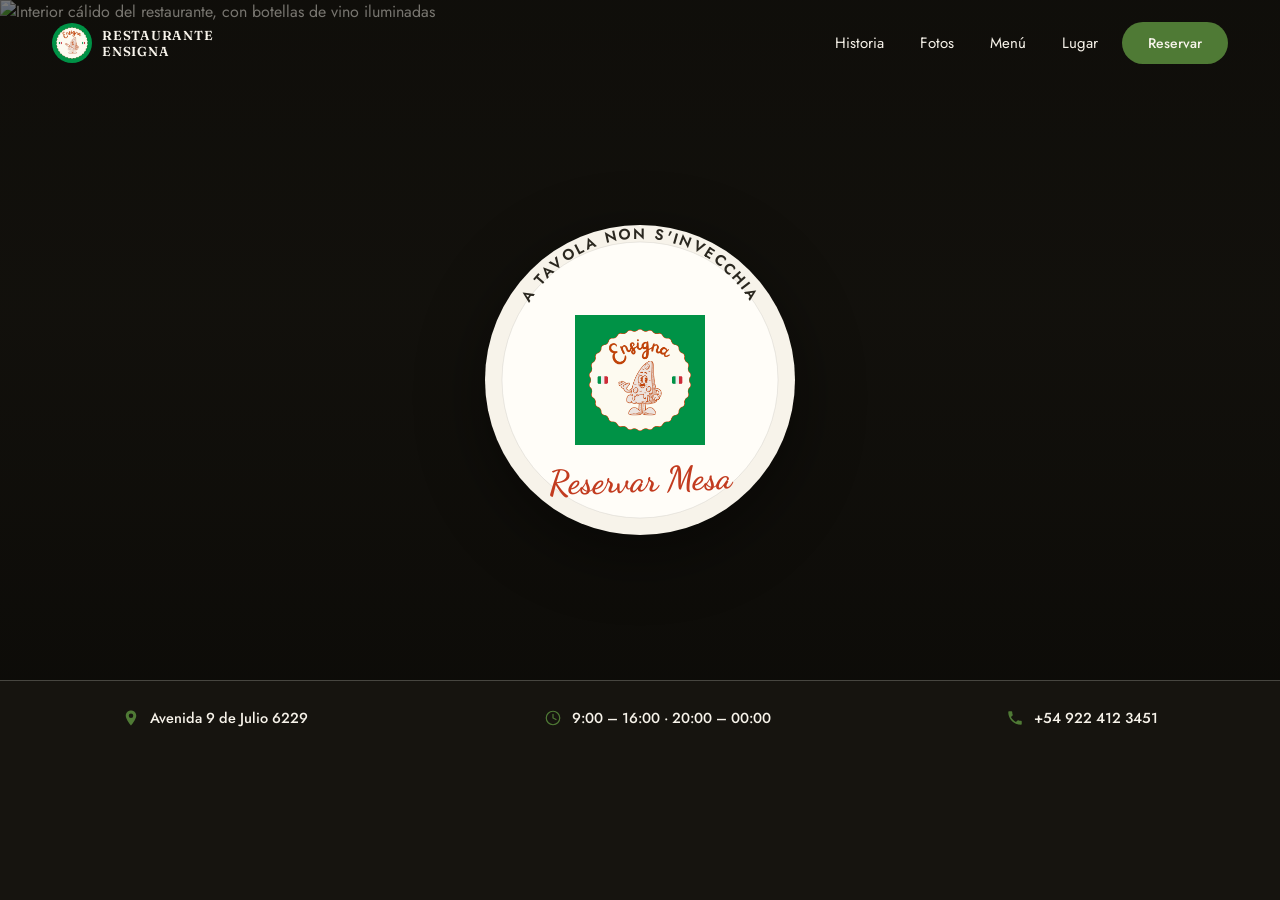
==== index.html @ 9e3ced5c "Menú principal falta las diferentes secciones" ====
<!DOCTYPE html>
<html lang="es">
<head>
<meta charset="UTF-8">
<meta name="viewport" content="width=device-width, initial-scale=1.0">
<title>Restaurante Ensigna · A tavola non s'invecchia</title>
<link rel="preconnect" href="https://fonts.googleapis.com">
<link rel="preconnect" href="https://fonts.gstatic.com" crossorigin>
<link href="https://fonts.googleapis.com/css2?family=Fraunces:ital,wght@0,400;0,500;0,600;1,500&family=Dancing+Script:wght@600;700&family=Jost:wght@400;500;600&display=swap" rel="stylesheet">
<link rel="icon" type="image/png" href="logo.png">
<link rel="stylesheet" href="style.css">
</head>
<body>

<header class="site-header" id="siteHeader">
  <div class="header-inner">
    <a href="#inicio" class="brand">
      <img src="logo.png" alt="Logo Restaurante Ensigna" class="brand-logo">
      <span class="brand-text">RESTAURANTE<br>ENSIGNA</span>
    </a>

    <nav class="main-nav" id="mainNav">
      <a href="#historia">Historia</a>
      <a href="#fotos">Fotos</a>
      <a href="#menu">Menú</a>
      <a href="#lugar">Lugar</a>
    </nav>

    <a href="#reserva" class="btn-reservar btn-reservar--header">Reservar</a>

    <button class="nav-toggle" id="navToggle" aria-label="Abrir menú" aria-expanded="false">
      <span></span><span></span><span></span>
    </button>
  </div>
</header>

<main>
  <section class="hero" id="inicio">
    <div class="hero-media">
      <img
        src="https://images.unsplash.com/photo-1534238190030-235ef5040458?auto=format&fit=crop&w=1920&q=80"
        alt="Interior cálido del restaurante, con botellas de vino iluminadas"
        loading="eager">
      <div class="hero-scrim"></div>
    </div>

    <div class="hero-content">
      <div class="plate-badge">
        <svg class="plate-svg" viewBox="0 0 320 320" role="img" aria-labelledby="plateTitle">
          <title id="plateTitle">A tavola non s'invecchia — Reservar mesa</title>

          <circle cx="160" cy="160" r="155" class="plate-rim-outer"/>
          <circle cx="160" cy="160" r="138" class="plate-rim-inner"/>

          <path id="arcPath" d="M 46,205 A 128,128 0 1 1 274,205" fill="none"/>
          <text class="plate-arc-text">
            <textPath href="#arcPath" startOffset="50%" text-anchor="middle">A TAVOLA NON S'INVECCHIA</textPath>
          </text>

          <image href="logo.png" x="95" y="95" width="130" height="130" class="plate-logo"/>
        </svg>

        <a href="#reserva" class="plate-cta">Reservar Mesa</a>
      </div>
    </div>
  </section>

  <section class="info-strip" aria-label="Datos de contacto y horario">
    <div class="info-strip-inner">
      <div class="info-item">
        <svg viewBox="0 0 24 24" aria-hidden="true"><path d="M12 2c-4 0-7 3-7 7 0 5 7 13 7 13s7-8 7-13c0-4-3-7-7-7Zm0 10a3 3 0 1 1 0-6 3 3 0 0 1 0 6Z" fill="currentColor"/></svg>
        <span>Avenida 9 de Julio 6229</span>
      </div>
      <div class="info-item">
        <svg viewBox="0 0 24 24" aria-hidden="true"><circle cx="12" cy="12" r="9" fill="none" stroke="currentColor" stroke-width="1.6"/><path d="M12 7v5l4 2" fill="none" stroke="currentColor" stroke-width="1.6" stroke-linecap="round"/></svg>
        <span>9:00&nbsp;–&nbsp;16:00 · 20:00&nbsp;–&nbsp;00:00</span>
      </div>
      <div class="info-item">
        <svg viewBox="0 0 24 24" aria-hidden="true"><path d="M6.6 10.8c1.4 2.8 3.8 5.2 6.6 6.6l2.2-2.2c.3-.3.7-.4 1-.2 1.1.5 2.3.7 3.6.7.6 0 1 .4 1 1V20c0 .6-.4 1-1 1C10.6 21 3 13.4 3 4c0-.6.4-1 1-1h3.3c.6 0 1 .4 1 1 0 1.3.2 2.5.7 3.6.1.4.1.8-.2 1.1L6.6 10.8Z" fill="currentColor"/></svg>
        <span>+54 922 412 3451</span>
      </div>
    </div>
  </section>
</main>

<script src="app.js"></script>
</body>
</html>
---- style.css ----
/* ---------- Tokens ---------- */
:root{
  --ink: #16140f;
  --ink-soft: #2a271f;
  --cream: #f7f3ea;
  --green: #4f7a35;
  --green-deep: #3b5c27;
  --sauce: #c23b1f;
  --sauce-deep: #a12f17;
  --line: rgba(247,243,234,0.22);

  --font-display: "Fraunces", serif;
  --font-script: "Dancing Script", cursive;
  --font-ui: "Jost", sans-serif;
}

*{ box-sizing: border-box; }
html{ scroll-behavior: smooth; }
body{
  margin: 0;
  font-family: var(--font-ui);
  color: var(--cream);
  background: var(--ink);
}
img{ max-width: 100%; display:block; }
a{ color: inherit; text-decoration: none; }

/* ---------- Header ---------- */
.site-header{
  position: absolute;
  top: 0; left: 0; right: 0;
  z-index: 50;
  padding: 22px 0;
  transition: background .3s ease, padding .3s ease;
}
.site-header.is-scrolled{
  position: fixed;
  background: rgba(22,20,15,0.92);
  backdrop-filter: blur(6px);
  padding: 14px 0;
  box-shadow: 0 1px 0 var(--line);
}
.header-inner{
  max-width: 1240px;
  margin: 0 auto;
  padding: 0 32px;
  display: flex;
  align-items: center;
  gap: 24px;
}
.brand{
  display: flex;
  align-items: center;
  gap: 10px;
  margin-right: auto;
}
.brand-mark{ width: 26px; height: 26px; color: var(--green); flex-shrink: 0; }
.brand-logo{ width: 40px; height: 40px; object-fit: contain; flex-shrink: 0; border-radius: 50%; }
.brand-text{
  font-family: var(--font-display);
  font-weight: 600;
  font-size: 13px;
  letter-spacing: .06em;
  line-height: 1.25;
}
.main-nav{
  display: flex;
  gap: 36px;
  font-size: 15px;
}
.main-nav a{
  position: relative;
  padding: 4px 0;
}
.main-nav a::after{
  content: "";
  position: absolute;
  left: 0; bottom: -2px;
  width: 0; height: 1px;
  background: var(--green);
  transition: width .25s ease;
}
.main-nav a:hover::after{ width: 100%; }

.btn-reservar{
  display: inline-block;
  background: var(--green);
  color: var(--cream);
  font-size: 14px;
  font-weight: 500;
  padding: 11px 26px;
  border-radius: 999px;
  transition: background .2s ease, transform .2s ease;
}
.btn-reservar:hover{ background: var(--green-deep); transform: translateY(-1px); }

.nav-toggle{
  display: none;
  flex-direction: column;
  justify-content: center;
  gap: 5px;
  width: 30px; height: 30px;
  background: none; border: none; cursor: pointer; padding: 0;
}
.nav-toggle span{
  display: block;
  width: 100%; height: 2px;
  background: var(--cream);
  border-radius: 2px;
  transition: transform .25s ease, opacity .25s ease;
}

/* ---------- Hero ---------- */
.hero{
  position: relative;
  min-height: 680px;
  display: flex;
  align-items: center;
  justify-content: center;
  overflow: hidden;
}
.hero-media{ position: absolute; inset: 0; }
.hero-media img{
  width: 100%; height: 100%;
  object-fit: cover;
  object-position: center 35%;
}
.hero-scrim{
  position: absolute; inset: 0;
  background:
    linear-gradient(to bottom, rgba(10,9,6,.55) 0%, rgba(10,9,6,.35) 45%, rgba(10,9,6,.75) 100%);
}
.hero-content{
  position: relative;
  z-index: 2;
  padding: 140px 24px 60px;
  display: flex;
  justify-content: center;
}

/* Plate badge */
.plate-badge{
  position: relative;
  width: min(320px, 78vw);
  aspect-ratio: 1 / 1;
  display: flex;
  align-items: center;
  justify-content: center;
}
.plate-svg{ width: 100%; height: 100%; filter: drop-shadow(0 18px 34px rgba(0,0,0,.45)); }
.plate-rim-outer{ fill: var(--cream); }
.plate-rim-inner{ fill: #fffdf8; stroke: rgba(22,20,15,.08); stroke-width: 1; }

.plate-arc-text{
  font-family: var(--font-ui);
  font-size: 15px;
  font-weight: 600;
  letter-spacing: .14em;
  fill: var(--ink-soft);
}
.sauce-swirl{ stroke: var(--sauce); stroke-width: 7; }
.sauce-dot{ fill: var(--sauce); }
.sprig path{ stroke: var(--green); stroke-width: 2.4; }
.sprig path:nth-child(n+2){ fill: var(--green); stroke: none; }

.plate-cta{
  position: absolute;
  top: 75%;
  font-family: var(--font-script);
  font-weight: 700;
  font-size: clamp(26px, 5vw, 34px);
  color: var(--sauce);
  transform: rotate(-2deg);
  transition: color .2s ease;
}
.plate-cta:hover{ color: var(--sauce-deep); }

/* ---------- Info strip ---------- */
.info-strip{
  background: var(--ink);
  border-top: 1px solid var(--line);
}
.info-strip-inner{
  max-width: 1100px;
  margin: 0 auto;
  padding: 26px 32px;
  display: flex;
  flex-wrap: wrap;
  gap: 18px 40px;
  justify-content: space-between;
}
.info-item{
  display: flex;
  align-items: center;
  gap: 10px;
  font-size: 14.5px;
  font-weight: 500;
  color: var(--cream);
  white-space: nowrap;
}
.info-item svg{ width: 18px; height: 18px; color: var(--green); flex-shrink: 0; }

/* ---------- Responsive ---------- */
@media (max-width: 860px){
  .main-nav, .btn-reservar--header{ display: none; }
  .nav-toggle{ display: flex; }

  .main-nav.is-open{
    display: flex;
    flex-direction: column;
    position: absolute;
    top: 100%; left: 0; right: 0;
    background: rgba(22,20,15,.97);
    padding: 20px 32px 26px;
    gap: 18px;
    border-top: 1px solid var(--line);
  }

  .hero{ min-height: 580px; }
  .hero-content{ padding-top: 110px; }
  .info-strip-inner{ justify-content: flex-start; }
}

@media (max-width: 480px){
  .brand-text{ font-size: 12px; }
  .info-item{ font-size: 13.5px; }
  .plate-cta{ font-size: 24px; }
}
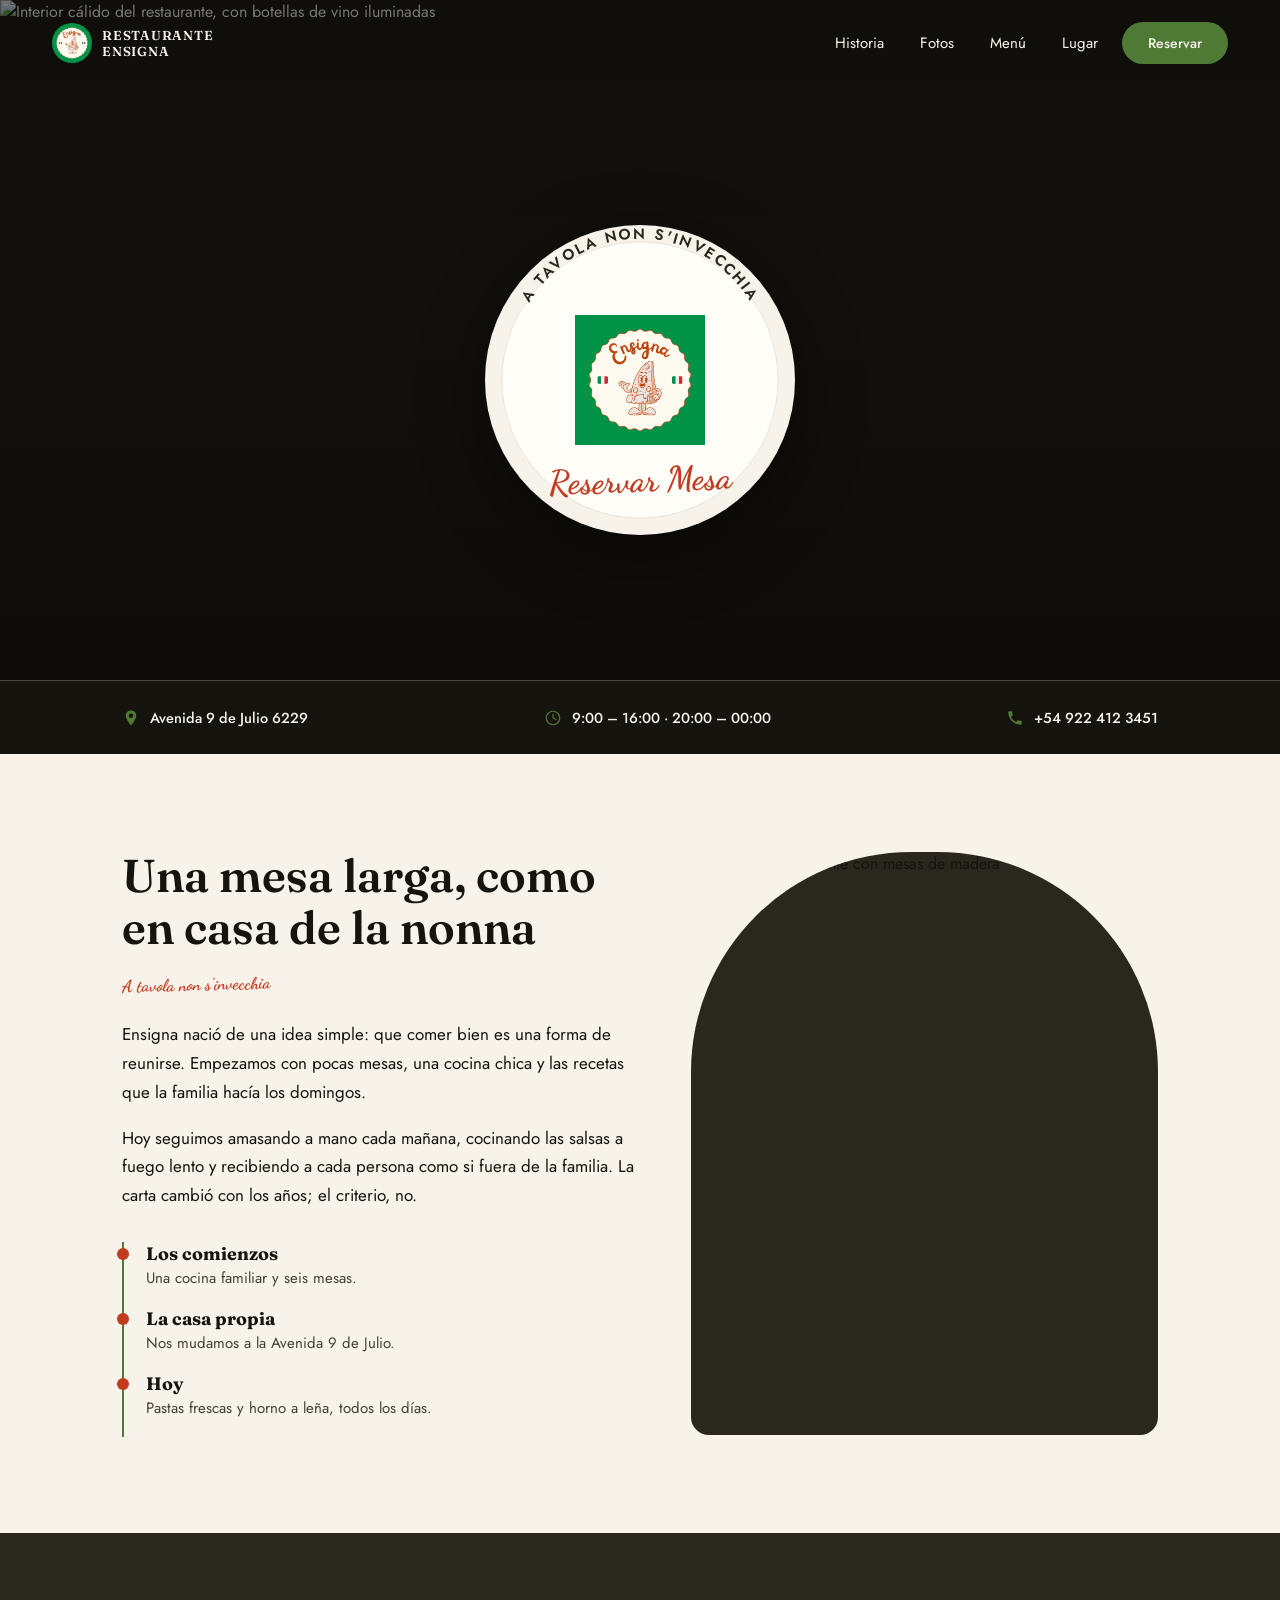
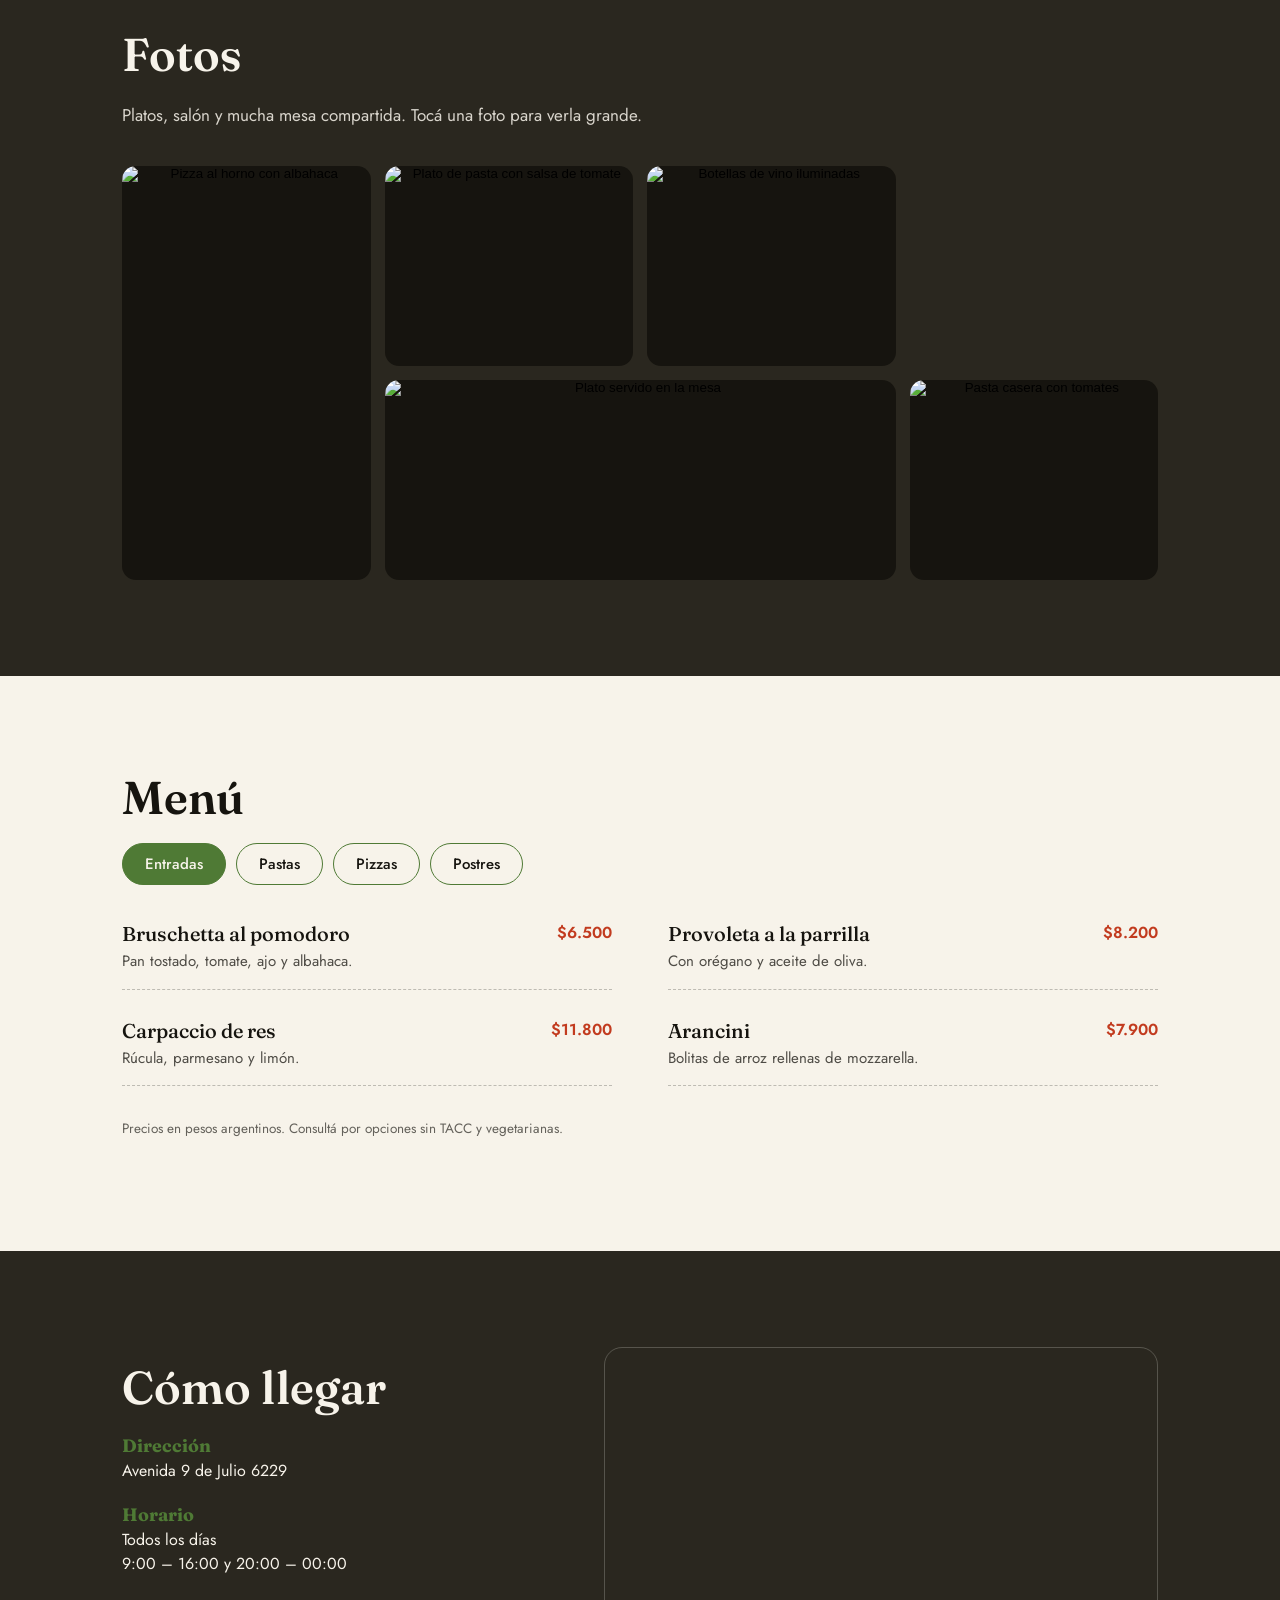
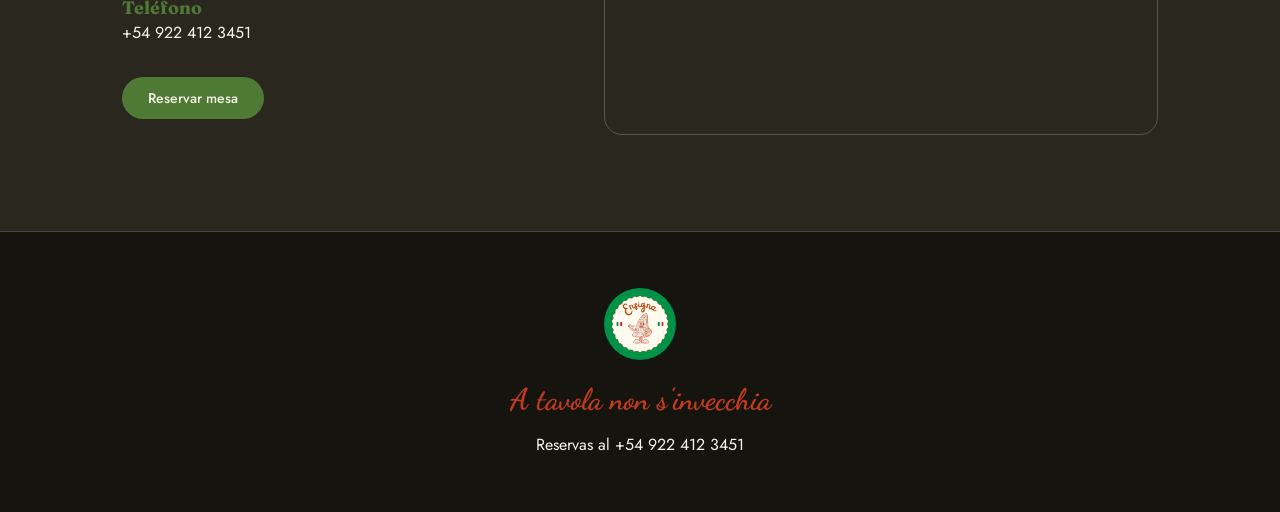
==== commit e42889e3: "Add files via upload" ====
--- a/index.html
+++ b/index.html
@@ -81,7 +81,112 @@
       </div>
     </div>
   </section>
+
+  <section class="section section--cream" id="historia">
+    <div class="wrap split">
+      <div class="split-text">
+        <h2 class="title">Una mesa larga, como en casa de la nonna</h2>
+        <p class="script-note">A tavola non s'invecchia</p>
+        <p>Ensigna nació de una idea simple: que comer bien es una forma de reunirse. Empezamos con pocas mesas, una cocina chica y las recetas que la familia hacía los domingos.</p>
+        <p>Hoy seguimos amasando a mano cada mañana, cocinando las salsas a fuego lento y recibiendo a cada persona como si fuera de la familia. La carta cambió con los años; el criterio, no.</p>
+        <ul class="timeline">
+          <li><strong>Los comienzos</strong><span>Una cocina familiar y seis mesas.</span></li>
+          <li><strong>La casa propia</strong><span>Nos mudamos a la Avenida 9 de Julio.</span></li>
+          <li><strong>Hoy</strong><span>Pastas frescas y horno a leña, todos los días.</span></li>
+        </ul>
+      </div>
+      <figure class="split-media">
+        <img src="https://images.unsplash.com/photo-1555396273-367ea4eb4db5?auto=format&fit=crop&w=900&q=75" alt="Salón del restaurante con mesas de madera" loading="lazy">
+      </figure>
+    </div>
+  </section>
+
+  <section class="section section--dark" id="fotos">
+    <div class="wrap">
+      <h2 class="title">Fotos</h2>
+      <p class="lead">Platos, salón y mucha mesa compartida. Tocá una foto para verla grande.</p>
+      <div class="gallery">
+        <button class="shot shot--tall" data-full="https://images.unsplash.com/photo-1565299624946-b28f40a0ae38?auto=format&fit=crop&w=1600&q=75"><img src="https://images.unsplash.com/photo-1565299624946-b28f40a0ae38?auto=format&fit=crop&w=700&q=75" alt="Pizza al horno con albahaca" loading="lazy"></button>
+        <button class="shot" data-full="https://images.unsplash.com/photo-1551183053-bf91a1d81141?auto=format&fit=crop&w=1600&q=75"><img src="https://images.unsplash.com/photo-1551183053-bf91a1d81141?auto=format&fit=crop&w=700&q=75" alt="Plato de pasta con salsa de tomate" loading="lazy"></button>
+        <button class="shot" data-full="https://images.unsplash.com/photo-1534238190030-235ef5040458?auto=format&fit=crop&w=1600&q=75"><img src="https://images.unsplash.com/photo-1534238190030-235ef5040458?auto=format&fit=crop&w=700&q=75" alt="Botellas de vino iluminadas" loading="lazy"></button>
+        <button class="shot shot--wide" data-full="https://images.unsplash.com/photo-1414235077428-338989a2e8c0?auto=format&fit=crop&w=1600&q=75"><img src="https://images.unsplash.com/photo-1414235077428-338989a2e8c0?auto=format&fit=crop&w=900&q=75" alt="Plato servido en la mesa" loading="lazy"></button>
+        <button class="shot" data-full="https://images.unsplash.com/photo-1473093295043-cdd812d0e601?auto=format&fit=crop&w=1600&q=75"><img src="https://images.unsplash.com/photo-1473093295043-cdd812d0e601?auto=format&fit=crop&w=700&q=75" alt="Pasta casera con tomates" loading="lazy"></button>
+      </div>
+    </div>
+    <dialog class="lightbox" id="lightbox"><button class="lightbox-close" aria-label="Cerrar">&times;</button><img alt=""></dialog>
+  </section>
+
+  <section class="section section--cream" id="menu">
+    <div class="wrap">
+      <h2 class="title">Menú</h2>
+      <div class="tabs" role="tablist">
+        <button role="tab" class="tab is-active" data-tab="entradas" aria-selected="true">Entradas</button>
+        <button role="tab" class="tab" data-tab="pastas" aria-selected="false">Pastas</button>
+        <button role="tab" class="tab" data-tab="pizzas" aria-selected="false">Pizzas</button>
+        <button role="tab" class="tab" data-tab="postres" aria-selected="false">Postres</button>
+      </div>
+
+      <div class="panel is-active" id="tab-entradas" role="tabpanel">
+        <dl class="dishes">
+          <div><dt>Bruschetta al pomodoro</dt><dd>$6.500</dd><p>Pan tostado, tomate, ajo y albahaca.</p></div>
+          <div><dt>Provoleta a la parrilla</dt><dd>$8.200</dd><p>Con orégano y aceite de oliva.</p></div>
+          <div><dt>Carpaccio de res</dt><dd>$11.800</dd><p>Rúcula, parmesano y limón.</p></div>
+          <div><dt>Arancini</dt><dd>$7.900</dd><p>Bolitas de arroz rellenas de mozzarella.</p></div>
+        </dl>
+      </div>
+      <div class="panel" id="tab-pastas" role="tabpanel" hidden>
+        <dl class="dishes">
+          <div><dt>Spaghetti alla carbonara</dt><dd>$12.500</dd><p>Panceta, huevo, pecorino y pimienta.</p></div>
+          <div><dt>Ñoquis al pomodoro</dt><dd>$11.200</dd><p>Salsa de tomate casera y albahaca.</p></div>
+          <div><dt>Lasagna de la nonna</dt><dd>$13.900</dd><p>Ragú, bechamel y queso gratinado.</p></div>
+          <div><dt>Ravioles de ricota y espinaca</dt><dd>$12.900</dd><p>Con manteca y salvia.</p></div>
+        </dl>
+      </div>
+      <div class="panel" id="tab-pizzas" role="tabpanel" hidden>
+        <dl class="dishes">
+          <div><dt>Margherita</dt><dd>$10.800</dd><p>Tomate, mozzarella y albahaca.</p></div>
+          <div><dt>Napolitana</dt><dd>$12.200</dd><p>Mozzarella, tomate, ajo y anchoas.</p></div>
+          <div><dt>Diavola</dt><dd>$12.900</dd><p>Salame picante y mozzarella.</p></div>
+          <div><dt>Cuatro quesos</dt><dd>$13.400</dd><p>Mozzarella, gorgonzola, parmesano y provolone.</p></div>
+        </dl>
+      </div>
+      <div class="panel" id="tab-postres" role="tabpanel" hidden>
+        <dl class="dishes">
+          <div><dt>Tiramisú</dt><dd>$6.800</dd><p>Mascarpone, café y cacao.</p></div>
+          <div><dt>Panna cotta</dt><dd>$6.200</dd><p>Con salsa de frutos rojos.</p></div>
+          <div><dt>Cannoli sicilianos</dt><dd>$6.500</dd><p>Ricota dulce y chips de chocolate.</p></div>
+          <div><dt>Affogato</dt><dd>$5.900</dd><p>Helado de crema con espresso.</p></div>
+        </dl>
+      </div>
+      <p class="fineprint">Precios en pesos argentinos. Consultá por opciones sin TACC y vegetarianas.</p>
+    </div>
+  </section>
+
+  <section class="section section--dark" id="lugar">
+    <div class="wrap place">
+      <div class="place-info">
+        <h2 class="title">Cómo llegar</h2>
+        <ul class="place-list">
+          <li><strong>Dirección</strong><span>Avenida 9 de Julio 6229</span></li>
+          <li><strong>Horario</strong><span>Todos los días<br>9:00 – 16:00 y 20:00 – 00:00</span></li>
+          <li><strong>Teléfono</strong><a href="tel:+549224123451">+54 922 412 3451</a></li>
+        </ul>
+        <a href="#reserva" class="btn-reservar">Reservar mesa</a>
+      </div>
+      <div class="map">
+        <iframe title="Mapa de Restaurante Ensigna" loading="lazy" referrerpolicy="no-referrer-when-downgrade"
+          src="https://www.google.com/maps?q=Avenida+9+de+Julio+6229&amp;output=embed"></iframe>
+      </div>
+    </div>
+  </section>
 </main>
+
+<footer class="site-footer" id="reserva">
+  <img src="logo.png" alt="" class="footer-logo">
+  <p class="script-note">A tavola non s'invecchia</p>
+  <p>Reservas al <a href="tel:+549224123451">+54 922 412 3451</a></p>
+</footer>
+
 
 <script src="app.js"></script>
 </body>
--- a/style.css
+++ b/style.css
@@ -226,3 +226,116 @@
   .info-item{ font-size: 13.5px; }
   .plate-cta{ font-size: 24px; }
 }
+
+/* ---------- Secciones ---------- */
+section[id]{ scroll-margin-top: 64px; }
+.section{ padding: 96px 0; }
+.section--cream{ background: var(--cream); color: var(--ink); }
+.section--dark{ background: var(--ink-soft); color: var(--cream); }
+.wrap{ max-width: 1100px; margin: 0 auto; padding: 0 32px; }
+.title{
+  font-family: var(--font-display);
+  font-weight: 600;
+  font-size: clamp(30px, 4.4vw, 46px);
+  line-height: 1.12;
+  margin: 0 0 20px;
+  max-width: 18ch;
+}
+.lead{ font-size: 17px; max-width: 52ch; margin: 0 0 36px; opacity: .85; }
+.script-note{
+  font-family: var(--font-script);
+  font-weight: 700;
+  font-size: 30px;
+  color: var(--sauce);
+  margin: 0 0 18px;
+  transform: rotate(-1.5deg);
+  transform-origin: left;
+}
+p{ line-height: 1.7; }
+.fineprint{ font-size: 13.5px; opacity: .65; margin-top: 32px; }
+
+/* Historia */
+.split{ display: grid; grid-template-columns: 1.1fr 1fr; gap: 56px; align-items: center; }
+.split-text p{ font-size: 17px; max-width: 54ch; }
+.split-media{ margin: 0; }
+.split-media img{
+  width: 100%; aspect-ratio: 4 / 5; object-fit: cover;
+  border-radius: 220px 220px 18px 18px; /* arco, como una entrada de trattoria */
+  background: var(--ink-soft);
+}
+.timeline{ list-style: none; margin: 32px 0 0; padding: 0 0 0 22px; border-left: 2px solid var(--green); }
+.timeline li{ display: flex; flex-direction: column; gap: 2px; padding: 0 0 18px; position: relative; }
+.timeline li::before{
+  content: ""; position: absolute; left: -29px; top: 6px;
+  width: 12px; height: 12px; border-radius: 50%; background: var(--sauce);
+}
+.timeline strong{ font-family: var(--font-display); font-size: 18px; }
+.timeline span{ font-size: 15px; opacity: .8; }
+
+/* Fotos */
+.gallery{
+  display: grid;
+  grid-template-columns: repeat(4, 1fr);
+  grid-auto-rows: 200px;
+  gap: 14px;
+}
+.shot{ padding: 0; border: 0; border-radius: 14px; overflow: hidden; cursor: zoom-in; background: var(--ink); }
+.shot img{ width: 100%; height: 100%; object-fit: cover; transition: transform .4s ease; }
+.shot:hover img{ transform: scale(1.05); }
+.shot--tall{ grid-row: span 2; }
+.shot--wide{ grid-column: span 2; }
+.lightbox{ border: 0; padding: 0; background: transparent; max-width: 92vw; max-height: 90vh; overflow: visible; }
+.lightbox::backdrop{ background: rgba(10,9,6,.88); }
+.lightbox img{ max-width: 92vw; max-height: 88vh; border-radius: 12px; }
+.lightbox-close{
+  position: absolute; top: -14px; right: -14px; width: 38px; height: 38px;
+  border-radius: 50%; border: 0; background: var(--cream); color: var(--ink);
+  font-size: 24px; line-height: 1; cursor: pointer;
+}
+
+/* Menú */
+.tabs{ display: flex; flex-wrap: wrap; gap: 10px; margin: 8px 0 36px; }
+.tab{
+  font: 500 15px var(--font-ui); color: var(--ink);
+  background: transparent; border: 1.5px solid var(--green);
+  padding: 9px 22px; border-radius: 999px; cursor: pointer;
+  transition: background .2s ease, color .2s ease;
+}
+.tab:hover{ background: rgba(79,122,53,.12); }
+.tab.is-active{ background: var(--green); color: var(--cream); }
+.panel[hidden]{ display: none; }
+.dishes{ display: grid; grid-template-columns: 1fr 1fr; gap: 28px 56px; margin: 0; }
+.dishes > div{ display: grid; grid-template-columns: 1fr auto; column-gap: 12px; }
+.dishes dt{ font-family: var(--font-display); font-weight: 500; font-size: 20px; }
+.dishes dd{ margin: 0; font-weight: 600; color: var(--sauce); }
+.dishes p{ grid-column: 1 / -1; margin: 4px 0 0; font-size: 15px; opacity: .75; line-height: 1.5; }
+.dishes > div{ border-bottom: 1px dashed rgba(22,20,15,.25); padding-bottom: 16px; }
+
+/* Lugar */
+.place{ display: grid; grid-template-columns: 1fr 1.3fr; gap: 56px; align-items: center; }
+.place-list{ list-style: none; margin: 0 0 32px; padding: 0; display: grid; gap: 20px; }
+.place-list li{ display: flex; flex-direction: column; gap: 2px; }
+.place-list strong{ font-family: var(--font-display); font-size: 18px; color: var(--green); }
+.place-list span, .place-list a{ font-size: 16px; line-height: 1.5; }
+.map{ border-radius: 18px; overflow: hidden; border: 1px solid var(--line); min-height: 380px; }
+.map iframe{ width: 100%; height: 100%; min-height: 380px; border: 0; filter: grayscale(.25) contrast(1.05); }
+
+/* Footer */
+.site-footer{ text-align: center; padding: 56px 24px 48px; background: var(--ink); border-top: 1px solid var(--line); }
+.site-footer p{ margin: 0 0 6px; }
+.site-footer .script-note{ transform: none; }
+.footer-logo{ width: 72px; height: 72px; border-radius: 50%; margin: 0 auto 14px; }
+
+:focus-visible{ outline: 2px solid var(--green); outline-offset: 3px; }
+
+@media (max-width: 860px){
+  .section{ padding: 68px 0; }
+  .wrap{ padding: 0 22px; }
+  .split, .place{ grid-template-columns: 1fr; gap: 36px; }
+  .split-media{ order: -1; }
+  .split-media img{ aspect-ratio: 4 / 3; border-radius: 160px 160px 16px 16px; }
+  .gallery{ grid-template-columns: 1fr 1fr; grid-auto-rows: 160px; }
+  .shot--wide{ grid-column: span 2; }
+  .dishes{ grid-template-columns: 1fr; }
+}
+@media (prefers-reduced-motion: reduce){ .shot img{ transition: none; } html{ scroll-behavior: auto; } }
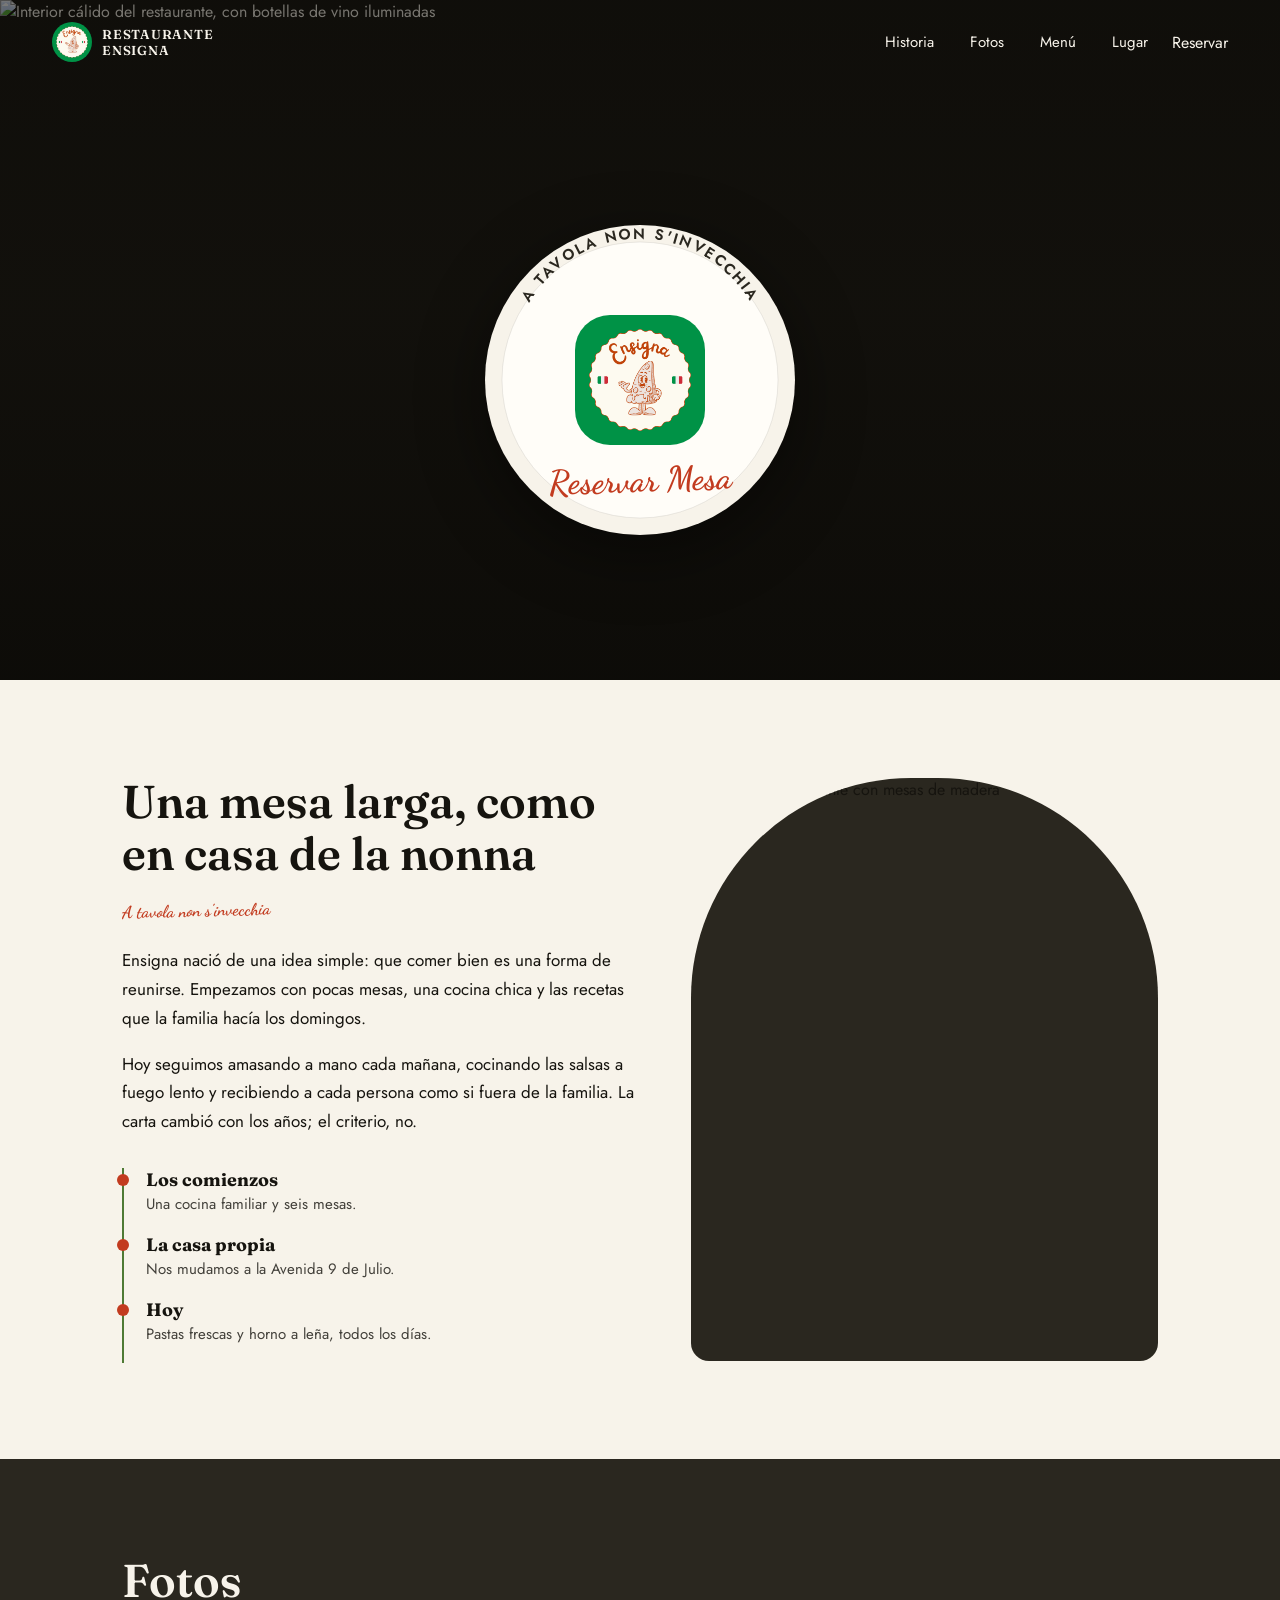
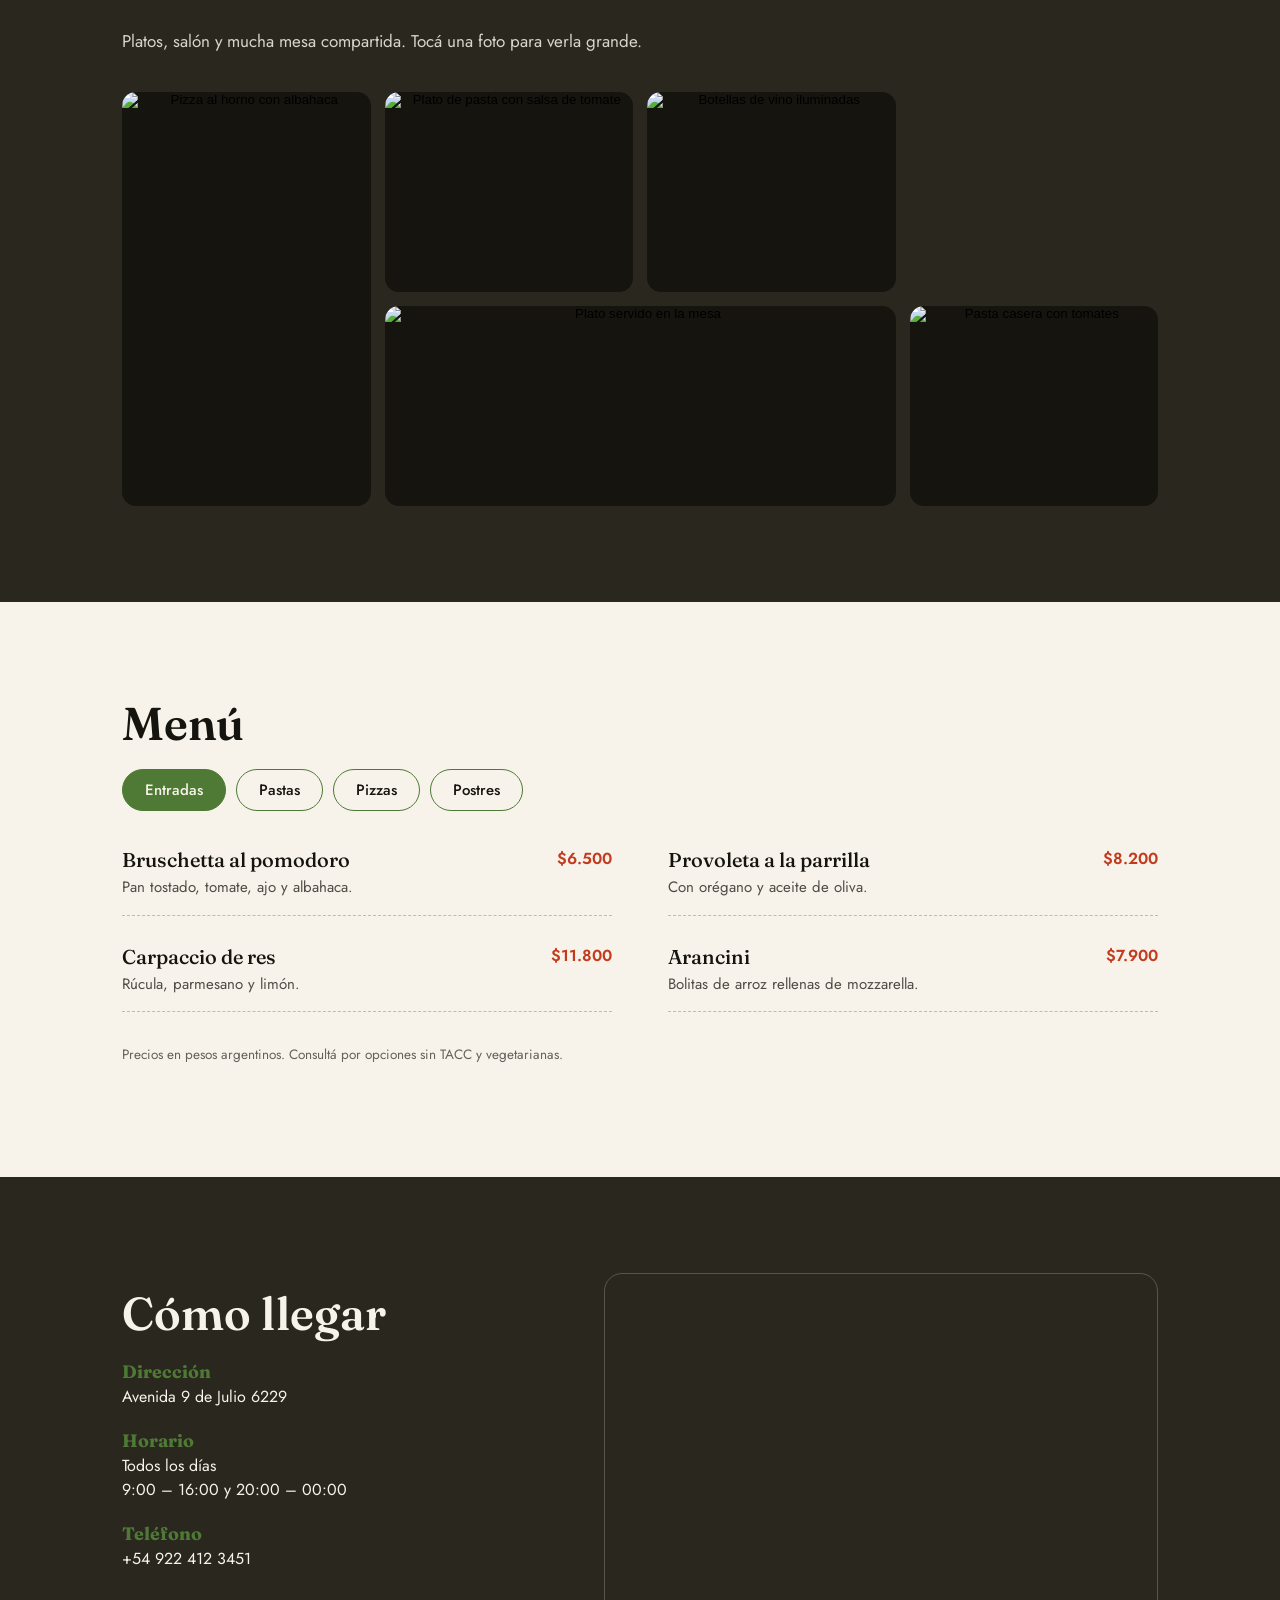
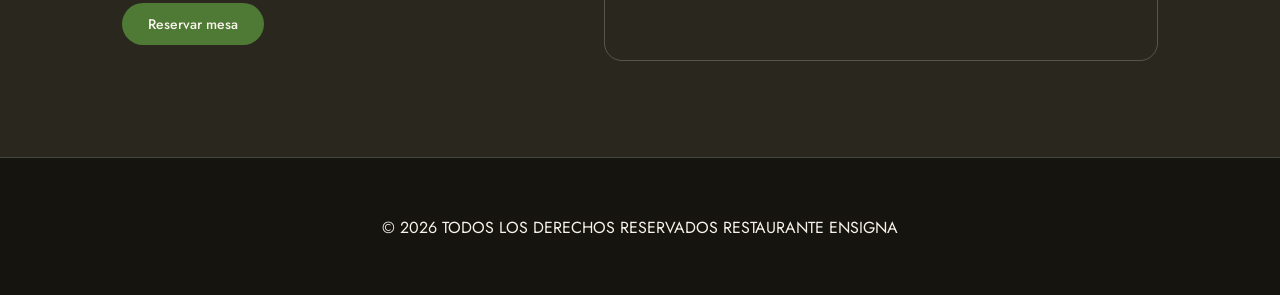
==== commit 4c20a492: "Se afinaron los detalles en el formulario y pagina principal. Pendiente a testing" ====
--- a/index.html
+++ b/index.html
@@ -26,7 +26,7 @@
       <a href="#lugar">Lugar</a>
     </nav>
 
-    <a href="#reserva" class="btn-reservar btn-reservar--header">Reservar</a>
+    <a href="Reserva/Reserva.html" class <a href="Reserva/Reserva.html" class="btn-reservar btn-reservar--header">Reservar</a>
 
     <button class="nav-toggle" id="navToggle" aria-label="Abrir menú" aria-expanded="false">
       <span></span><span></span><span></span>
@@ -57,27 +57,13 @@
             <textPath href="#arcPath" startOffset="50%" text-anchor="middle">A TAVOLA NON S'INVECCHIA</textPath>
           </text>
 
-          <image href="logo.png" x="95" y="95" width="130" height="130" class="plate-logo"/>
+          <defs>
+            <clipPath id="plateLogoClip"><rect x="95" y="95" width="130" height="130" rx="35"/></clipPath>
+          </defs>
+          <image href="logo.png" x="95" y="95" width="130" height="130" class="plate-logo" clip-path="url(#plateLogoClip)"/>
         </svg>
 
         <a href="#reserva" class="plate-cta">Reservar Mesa</a>
-      </div>
-    </div>
-  </section>
-
-  <section class="info-strip" aria-label="Datos de contacto y horario">
-    <div class="info-strip-inner">
-      <div class="info-item">
-        <svg viewBox="0 0 24 24" aria-hidden="true"><path d="M12 2c-4 0-7 3-7 7 0 5 7 13 7 13s7-8 7-13c0-4-3-7-7-7Zm0 10a3 3 0 1 1 0-6 3 3 0 0 1 0 6Z" fill="currentColor"/></svg>
-        <span>Avenida 9 de Julio 6229</span>
-      </div>
-      <div class="info-item">
-        <svg viewBox="0 0 24 24" aria-hidden="true"><circle cx="12" cy="12" r="9" fill="none" stroke="currentColor" stroke-width="1.6"/><path d="M12 7v5l4 2" fill="none" stroke="currentColor" stroke-width="1.6" stroke-linecap="round"/></svg>
-        <span>9:00&nbsp;–&nbsp;16:00 · 20:00&nbsp;–&nbsp;00:00</span>
-      </div>
-      <div class="info-item">
-        <svg viewBox="0 0 24 24" aria-hidden="true"><path d="M6.6 10.8c1.4 2.8 3.8 5.2 6.6 6.6l2.2-2.2c.3-.3.7-.4 1-.2 1.1.5 2.3.7 3.6.7.6 0 1 .4 1 1V20c0 .6-.4 1-1 1C10.6 21 3 13.4 3 4c0-.6.4-1 1-1h3.3c.6 0 1 .4 1 1 0 1.3.2 2.5.7 3.6.1.4.1.8-.2 1.1L6.6 10.8Z" fill="currentColor"/></svg>
-        <span>+54 922 412 3451</span>
       </div>
     </div>
   </section>
@@ -171,7 +157,7 @@
           <li><strong>Horario</strong><span>Todos los días<br>9:00 – 16:00 y 20:00 – 00:00</span></li>
           <li><strong>Teléfono</strong><a href="tel:+549224123451">+54 922 412 3451</a></li>
         </ul>
-        <a href="#reserva" class="btn-reservar">Reservar mesa</a>
+        <a href="Reserva/Reserva.html" class="btn-reservar">Reservar mesa</a>
       </div>
       <div class="map">
         <iframe title="Mapa de Restaurante Ensigna" loading="lazy" referrerpolicy="no-referrer-when-downgrade"
@@ -181,13 +167,14 @@
   </section>
 </main>
 
-<footer class="site-footer" id="reserva">
-  <img src="logo.png" alt="" class="footer-logo">
-  <p class="script-note">A tavola non s'invecchia</p>
-  <p>Reservas al <a href="tel:+549224123451">+54 922 412 3451</a></p>
+<footer class="site-footer">
+    <p>&copy; <span id="current-year"></span> TODOS LOS DERECHOS RESERVADOS RESTAURANTE ENSIGNA</p>
 </footer>
 
 
 <script src="app.js"></script>
+<script>
+  document.getElementById("current-year").textContent = new Date().getFullYear();
+</script>
 </body>
 </html>
--- a/style.css
+++ b/style.css
@@ -139,6 +139,7 @@
 }
 
 /* Plate badge */
+.plate-logo{ width: 130px; height: 130px; }
 .plate-badge{
   position: relative;
   width: min(320px, 78vw);
@@ -175,30 +176,6 @@
 }
 .plate-cta:hover{ color: var(--sauce-deep); }
 
-/* ---------- Info strip ---------- */
-.info-strip{
-  background: var(--ink);
-  border-top: 1px solid var(--line);
-}
-.info-strip-inner{
-  max-width: 1100px;
-  margin: 0 auto;
-  padding: 26px 32px;
-  display: flex;
-  flex-wrap: wrap;
-  gap: 18px 40px;
-  justify-content: space-between;
-}
-.info-item{
-  display: flex;
-  align-items: center;
-  gap: 10px;
-  font-size: 14.5px;
-  font-weight: 500;
-  color: var(--cream);
-  white-space: nowrap;
-}
-.info-item svg{ width: 18px; height: 18px; color: var(--green); flex-shrink: 0; }
 
 /* ---------- Responsive ---------- */
 @media (max-width: 860px){
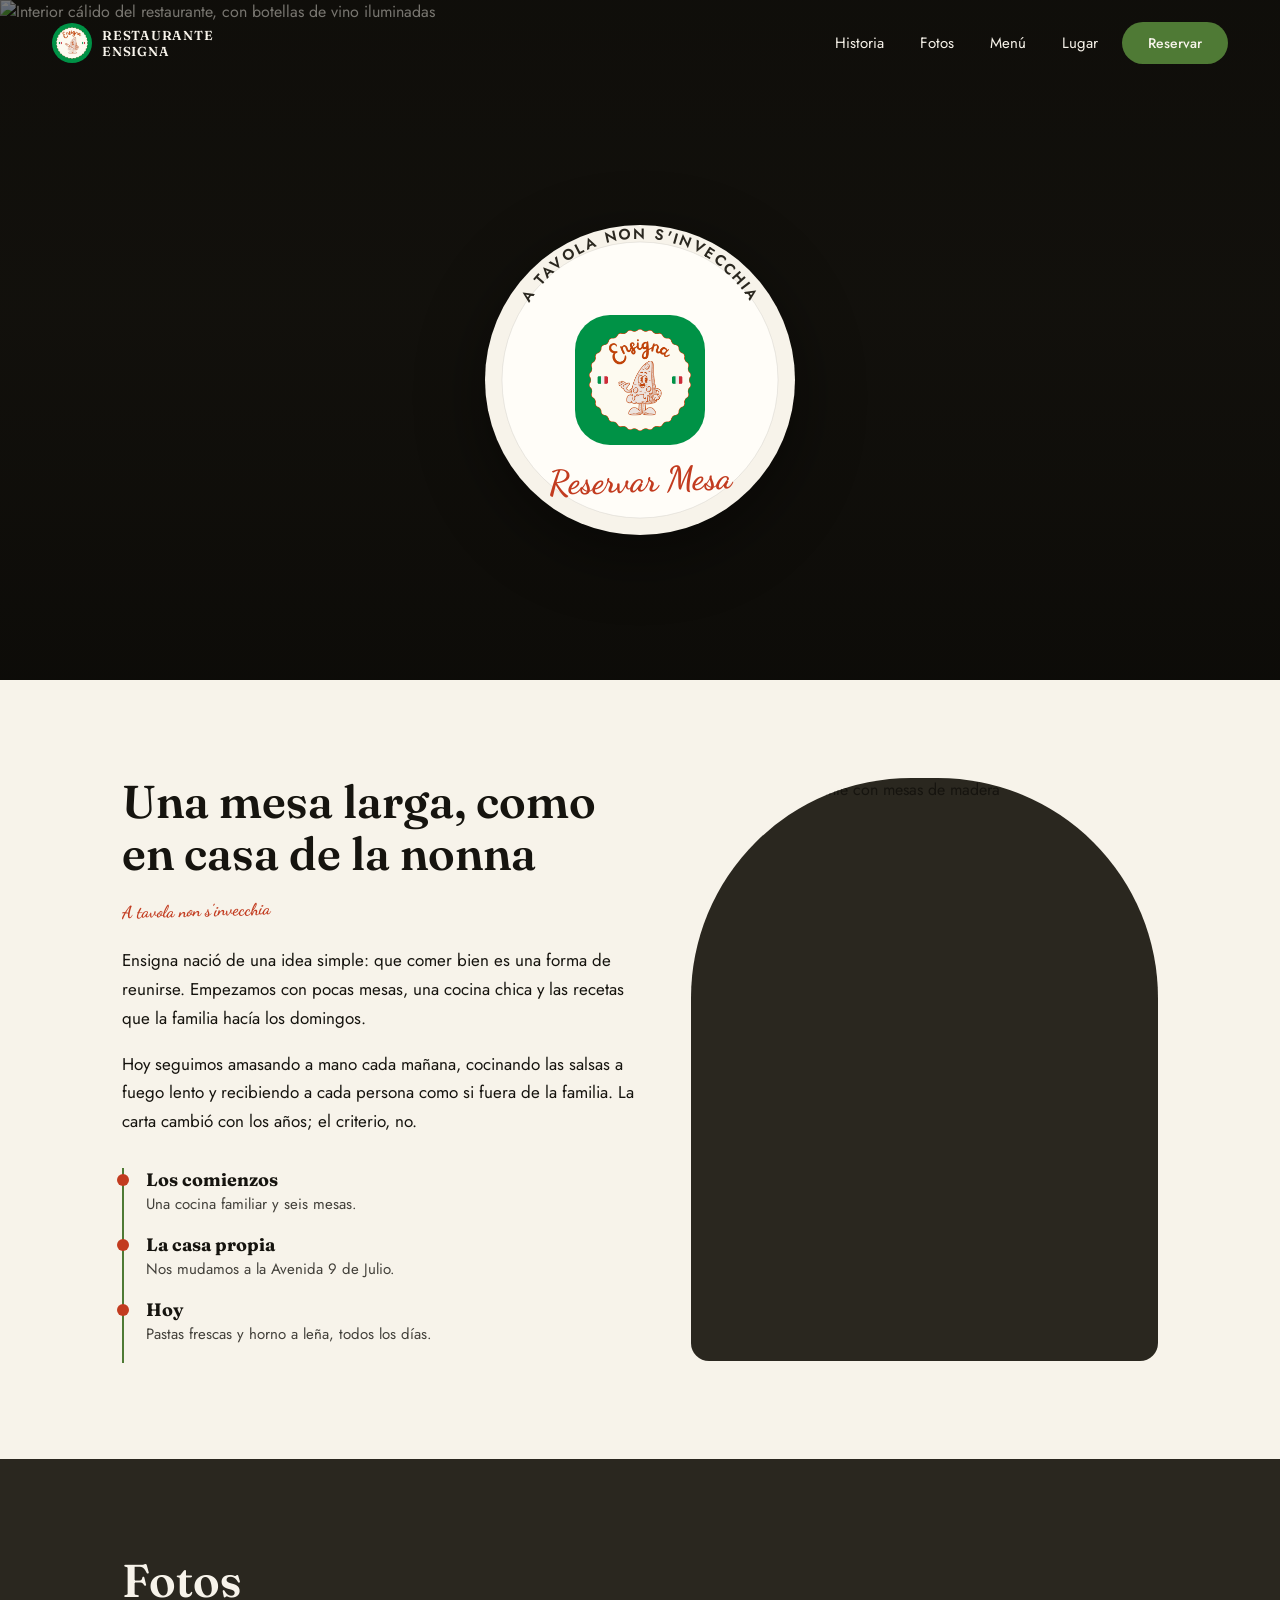
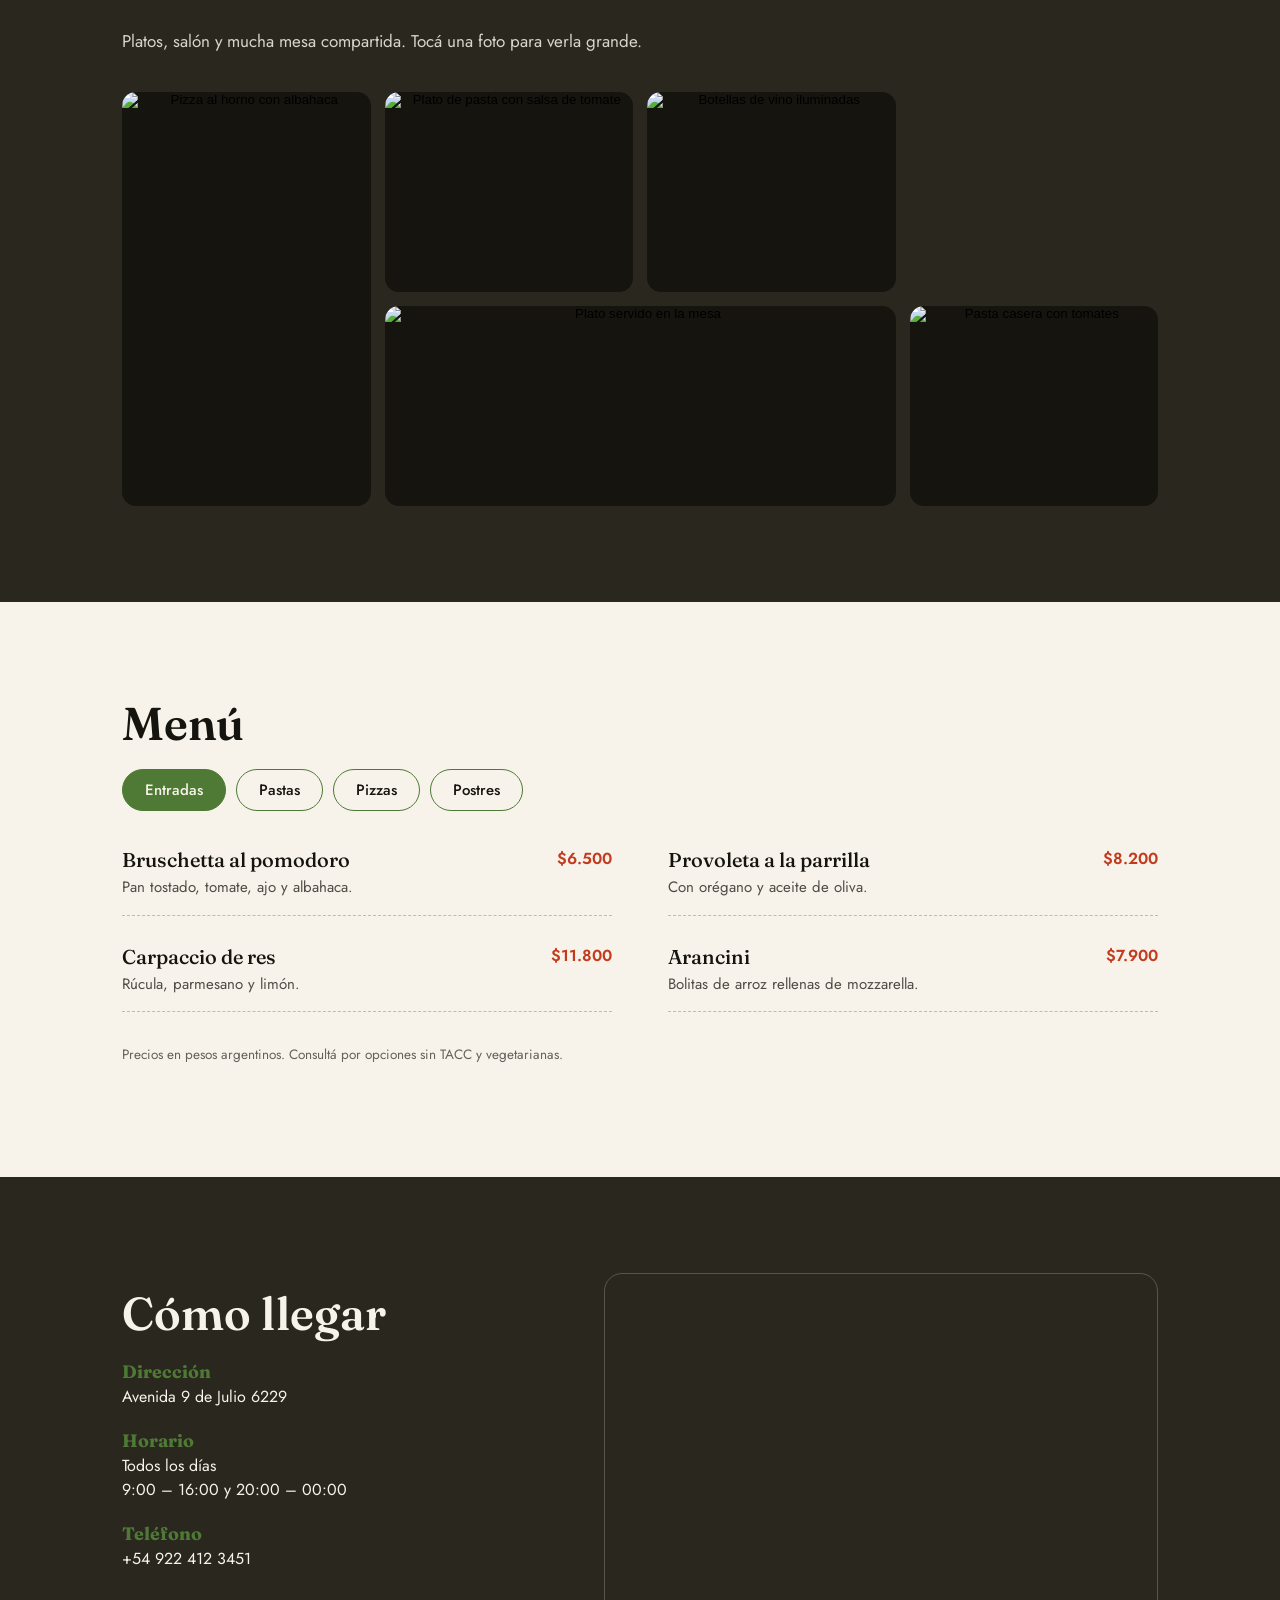
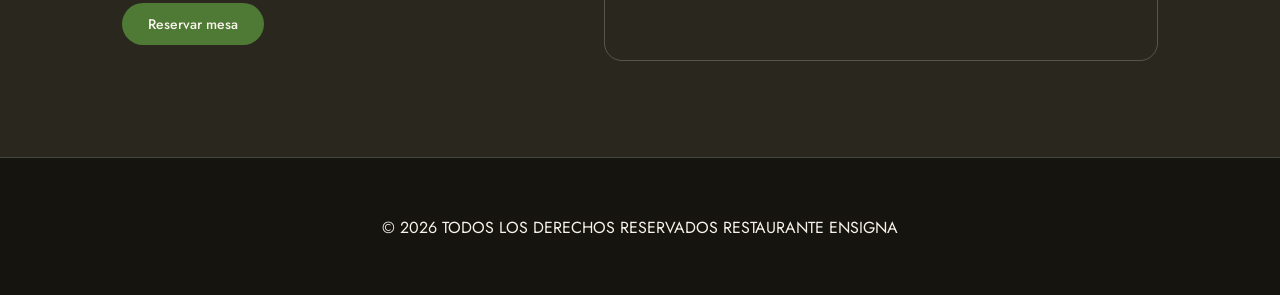
==== commit 96fe18af: "arreglo de errores tecnicos" ====
--- a/index.html
+++ b/index.html
@@ -26,7 +26,7 @@
       <a href="#lugar">Lugar</a>
     </nav>
 
-    <a href="Reserva/Reserva.html" class <a href="Reserva/Reserva.html" class="btn-reservar btn-reservar--header">Reservar</a>
+    <a href="Reserva/Reserva.html" class="btn-reservar btn-reservar--header">Reservar</a>
 
     <button class="nav-toggle" id="navToggle" aria-label="Abrir menú" aria-expanded="false">
       <span></span><span></span><span></span>
@@ -63,7 +63,7 @@
           <image href="logo.png" x="95" y="95" width="130" height="130" class="plate-logo" clip-path="url(#plateLogoClip)"/>
         </svg>
 
-        <a href="#reserva" class="plate-cta">Reservar Mesa</a>
+        <a href="/Reserva/Reserva.html" class="plate-cta">Reservar Mesa</a>
       </div>
     </div>
   </section>
